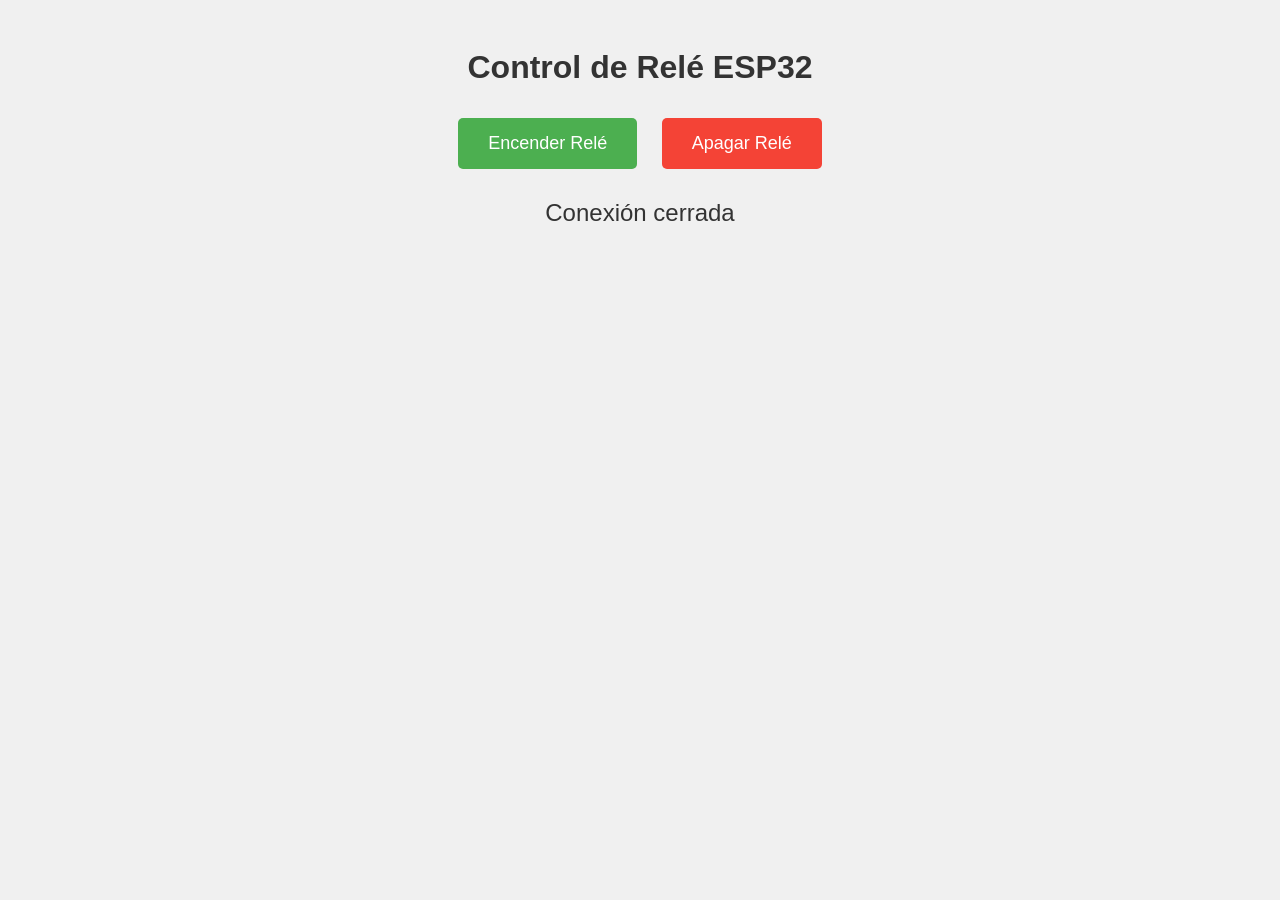
==== index.html @ a4e218a4 "Create index.html" ====
<!DOCTYPE html>
<html lang="es">
<head>
  <meta charset="UTF-8">
  <meta name="viewport" content="width=device-width, initial-scale=1.0">
  <title>Control de Relé ESP32</title>
  <style>
    body {
      font-family: Arial, sans-serif;
      text-align: center;
      padding: 20px;
      background-color: #f0f0f0;
    }
    h1 {
      color: #333;
    }
    .button {
      padding: 15px 30px;
      margin: 10px;
      font-size: 18px;
      cursor: pointer;
      border: none;
      border-radius: 5px;
      color: white;
    }
    #onButton { background-color: #4CAF50; }
    #offButton { background-color: #f44336; }
    #status { font-size: 24px; margin-top: 20px; color: #333; }
  </style>
</head>
<body>
  <h1>Control de Relé ESP32</h1>
  <button id="onButton" class="button">Encender Relé</button>
  <button id="offButton" class="button">Apagar Relé</button>
  <div id="status">Esperando conexión...</div>

  <script>
    // Cambia por la IP del ESP32 o la URL de ngrok
    const ws = new WebSocket('ws://TU_IP_O_NGROK:81/');

    ws.onopen = () => {
      console.log('Conectado al ESP32');
      document.getElementById('status').innerText = 'Conectado al ESP32';
    };

    ws.onmessage = (event) => {
      document.getElementById('status').innerText = event.data;
    };

    ws.onerror = (error) => {
      console.error('Error en WebSocket:', error);
      document.getElementById('status').innerText = 'Error de conexión';
    };

    ws.onclose = () => {
      console.log('Conexión cerrada');
      document.getElementById('status').innerText = 'Conexión cerrada';
    };

    // Botones para enviar comandos
    document.getElementById('onButton').onclick = () => {
      ws.send('ON');
    };

    document.getElementById('offButton').onclick = () => {
      ws.send('OFF');
    };
  </script>
</body>
</html>
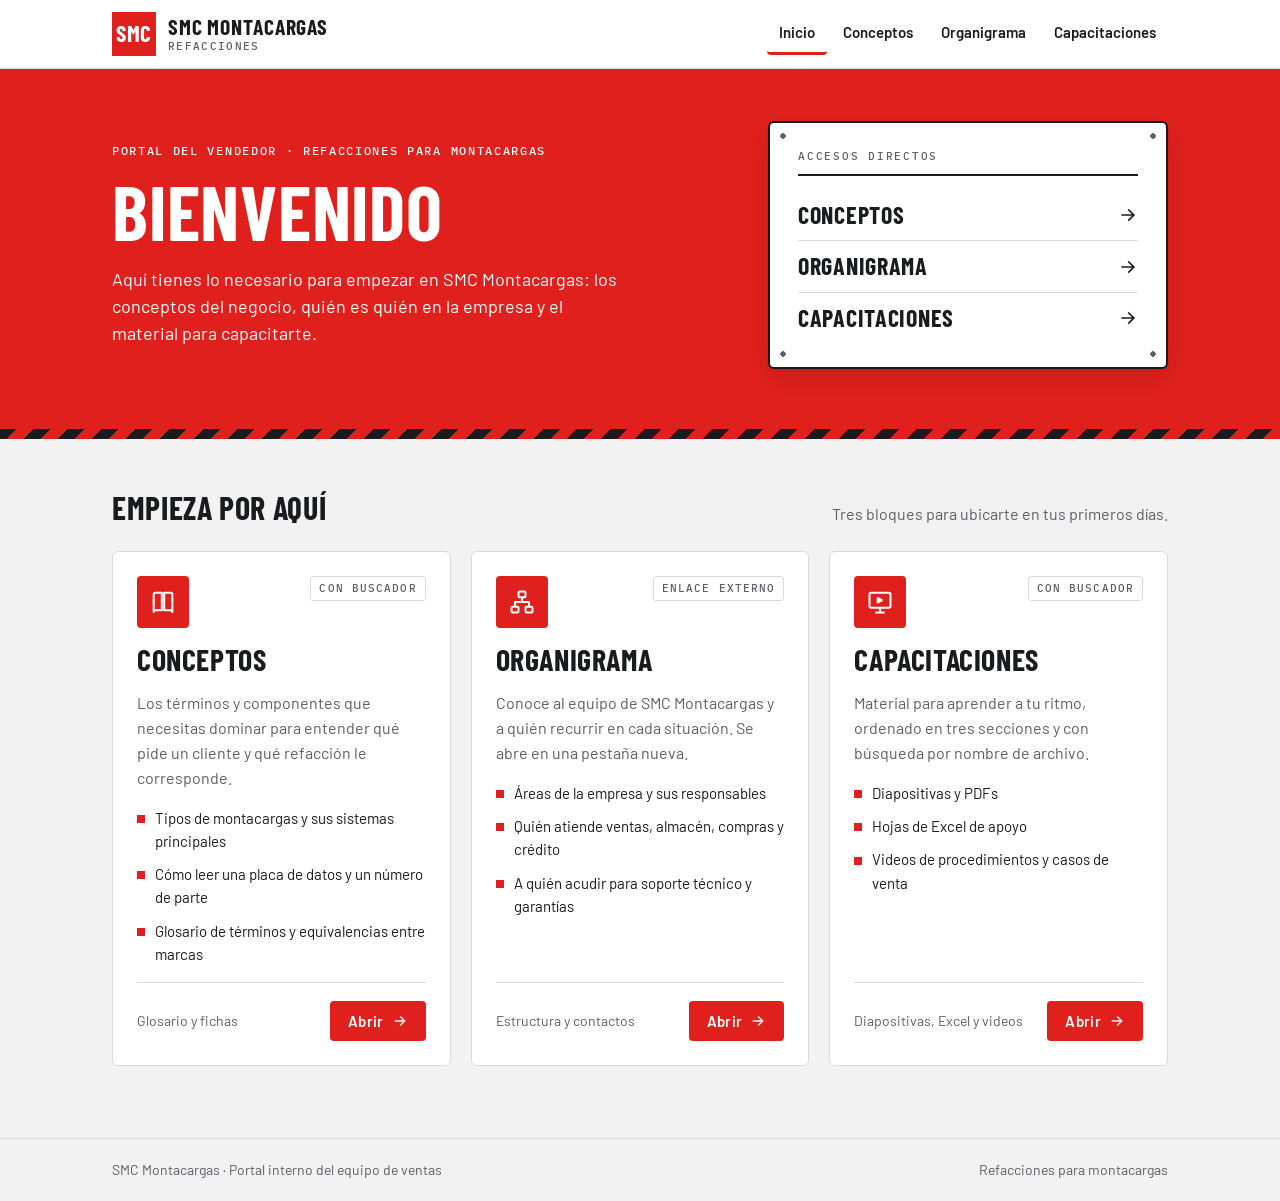
==== commit db4a0c0d: "Add files via upload" ====
--- a/index.html
+++ b/index.html
@@ -1,70 +1,139 @@
-<!DOCTYPE html>
-<html lang="es">
-<head>
-  <meta charset="UTF-8">
-  <meta name="viewport" content="width=device-width, initial-scale=1.0">
-  <title>Control de Relé ESP32</title>
-  <style>
-    body {
-      font-family: Arial, sans-serif;
-      text-align: center;
-      padding: 20px;
-      background-color: #f0f0f0;
-    }
-    h1 {
-      color: #333;
-    }
-    .button {
-      padding: 15px 30px;
-      margin: 10px;
-      font-size: 18px;
-      cursor: pointer;
-      border: none;
-      border-radius: 5px;
-      color: white;
-    }
-    #onButton { background-color: #4CAF50; }
-    #offButton { background-color: #f44336; }
-    #status { font-size: 24px; margin-top: 20px; color: #333; }
-  </style>
-</head>
-<body>
-  <h1>Control de Relé ESP32</h1>
-  <button id="onButton" class="button">Encender Relé</button>
-  <button id="offButton" class="button">Apagar Relé</button>
-  <div id="status">Esperando conexión...</div>
-
-  <script>
-    // Cambia por la IP del ESP32 o la URL de ngrok
-    const ws = new WebSocket('ws://TU_IP_O_NGROK:81/');
-
-    ws.onopen = () => {
-      console.log('Conectado al ESP32');
-      document.getElementById('status').innerText = 'Conectado al ESP32';
-    };
-
-    ws.onmessage = (event) => {
-      document.getElementById('status').innerText = event.data;
-    };
-
-    ws.onerror = (error) => {
-      console.error('Error en WebSocket:', error);
-      document.getElementById('status').innerText = 'Error de conexión';
-    };
-
-    ws.onclose = () => {
-      console.log('Conexión cerrada');
-      document.getElementById('status').innerText = 'Conexión cerrada';
-    };
-
-    // Botones para enviar comandos
-    document.getElementById('onButton').onclick = () => {
-      ws.send('ON');
-    };
-
-    document.getElementById('offButton').onclick = () => {
-      ws.send('OFF');
-    };
-  </script>
-</body>
-</html>
+<!doctype html>
+<html lang="es">
+<head>
+<meta charset="utf-8">
+<meta name="viewport" content="width=device-width, initial-scale=1, viewport-fit=cover">
+<title>SMC Montacargas · Portal del vendedor</title>
+<link rel="preconnect" href="https://fonts.googleapis.com">
+<link rel="preconnect" href="https://fonts.gstatic.com" crossorigin>
+<link rel="stylesheet" href="https://fonts.googleapis.com/css2?family=Barlow+Condensed:wght@600;700&family=Barlow:wght@400;500;600&family=IBM+Plex+Mono:wght@500&display=swap">
+<link rel="stylesheet" href="styles.css">
+</head>
+<body>
+
+<header class="top">
+  <div class="wrap">
+    <a class="brand" href="index.html">
+      <!-- Reemplaza este recuadro por el logotipo oficial de SMC Montacargas -->
+      <span class="brand-mark" aria-hidden="true">SMC</span>
+      <span>
+        <span class="brand-name">SMC Montacargas</span>
+        <span class="brand-sub">Refacciones</span>
+      </span>
+    </a>
+    <nav class="nav" aria-label="Principal">
+      <a href="index.html" aria-current="page">Inicio</a>
+      <a href="conceptos.html">Conceptos</a>
+      <a href="https://app.organimi.com/public/organizations/630797d5f36d9a0c2904dac4/charts/63334c1b64dfc5c6c9de91fa/chart/view?pId=5f5c45b0f3475c3c7e5f84b5320946b3ab58f2936642d23510193ae79ce800d3" target="_blank" rel="noopener">Organigrama</a>
+      <a href="capacitaciones.html">Capacitaciones</a>
+    </nav>
+  </div>
+</header>
+
+<main>
+  <div class="hero">
+    <div class="wrap">
+      <div>
+        <p class="eyebrow">Portal del vendedor · Refacciones para montacargas</p>
+        <h1>Bienvenido</h1>
+        <p class="lead">Aquí tienes lo necesario para empezar en SMC Montacargas: los conceptos del negocio, quién es quién en la empresa y el material para capacitarte.</p>
+      </div>
+      <div class="plate">
+        <div class="plate-title">Accesos directos</div>
+        <ul class="plate-links">
+          <li><a href="conceptos.html">Conceptos
+            <svg viewBox="0 0 24 24" fill="none" stroke="currentColor" stroke-width="2" stroke-linecap="square" aria-hidden="true"><path d="M5 12h14M13 6l6 6-6 6"/></svg></a></li>
+          <li><a href="https://app.organimi.com/public/organizations/630797d5f36d9a0c2904dac4/charts/63334c1b64dfc5c6c9de91fa/chart/view?pId=5f5c45b0f3475c3c7e5f84b5320946b3ab58f2936642d23510193ae79ce800d3" target="_blank" rel="noopener">Organigrama
+            <svg viewBox="0 0 24 24" fill="none" stroke="currentColor" stroke-width="2" stroke-linecap="square" aria-hidden="true"><path d="M5 12h14M13 6l6 6-6 6"/></svg></a></li>
+          <li><a href="capacitaciones.html">Capacitaciones
+            <svg viewBox="0 0 24 24" fill="none" stroke="currentColor" stroke-width="2" stroke-linecap="square" aria-hidden="true"><path d="M5 12h14M13 6l6 6-6 6"/></svg></a></li>
+        </ul>
+      </div>
+    </div>
+    <div class="strip" aria-hidden="true"></div>
+  </div>
+
+  <div class="sections">
+    <div class="wrap">
+      <div class="sec-head">
+        <h2>Empieza por aquí</h2>
+        <p>Tres bloques para ubicarte en tus primeros días.</p>
+      </div>
+
+      <div class="cards">
+        <article class="card" aria-labelledby="t-conceptos">
+          <div class="card-top">
+            <span class="icon" aria-hidden="true">
+              <svg viewBox="0 0 24 24" fill="none" stroke="currentColor" stroke-width="1.75" stroke-linejoin="round"><path d="M4 5.5A1.5 1.5 0 0 1 5.5 4H11v15H5.5A1.5 1.5 0 0 0 4 20.5z"/><path d="M20 5.5A1.5 1.5 0 0 0 18.5 4H13v15h5.5a1.5 1.5 0 0 1 1.5 1.5z"/></svg>
+            </span>
+            <span class="pill">Con buscador</span>
+          </div>
+          <h3 id="t-conceptos">Conceptos</h3>
+          <p>Los términos y componentes que necesitas dominar para entender qué pide un cliente y qué refacción le corresponde.</p>
+          <ul class="list">
+            <li>Tipos de montacargas y sus sistemas principales</li>
+            <li>Cómo leer una placa de datos y un número de parte</li>
+            <li>Glosario de términos y equivalencias entre marcas</li>
+          </ul>
+          <div class="card-foot">
+            <span>Glosario y fichas</span>
+            <a class="btn" href="conceptos.html" aria-label="Abrir Conceptos">Abrir
+              <svg viewBox="0 0 24 24" fill="none" stroke="currentColor" stroke-width="2" stroke-linecap="square" aria-hidden="true"><path d="M5 12h14M13 6l6 6-6 6"/></svg></a>
+          </div>
+        </article>
+
+        <article class="card" aria-labelledby="t-organigrama">
+          <div class="card-top">
+            <span class="icon" aria-hidden="true">
+              <svg viewBox="0 0 24 24" fill="none" stroke="currentColor" stroke-width="1.75" stroke-linejoin="round"><rect x="9" y="3" width="6" height="5" rx="1"/><rect x="3" y="16" width="6" height="5" rx="1"/><rect x="15" y="16" width="6" height="5" rx="1"/><path d="M12 8v4M6 16v-4h12v4"/></svg>
+            </span>
+            <span class="pill">Enlace externo</span>
+          </div>
+          <h3 id="t-organigrama">Organigrama</h3>
+          <p>Conoce al equipo de SMC Montacargas y a quién recurrir en cada situación. Se abre en una pestaña nueva.</p>
+          <ul class="list">
+            <li>Áreas de la empresa y sus responsables</li>
+            <li>Quién atiende ventas, almacén, compras y crédito</li>
+            <li>A quién acudir para soporte técnico y garantías</li>
+          </ul>
+          <div class="card-foot">
+            <span>Estructura y contactos</span>
+            <a class="btn" href="https://app.organimi.com/public/organizations/630797d5f36d9a0c2904dac4/charts/63334c1b64dfc5c6c9de91fa/chart/view?pId=5f5c45b0f3475c3c7e5f84b5320946b3ab58f2936642d23510193ae79ce800d3" target="_blank" rel="noopener" aria-label="Abrir Organigrama">Abrir
+              <svg viewBox="0 0 24 24" fill="none" stroke="currentColor" stroke-width="2" stroke-linecap="square" aria-hidden="true"><path d="M5 12h14M13 6l6 6-6 6"/></svg></a>
+          </div>
+        </article>
+
+        <article class="card" aria-labelledby="t-capacitaciones">
+          <div class="card-top">
+            <span class="icon" aria-hidden="true">
+              <svg viewBox="0 0 24 24" fill="none" stroke="currentColor" stroke-width="1.75" stroke-linejoin="round"><rect x="3" y="4" width="18" height="13" rx="1.5"/><path d="M10 8.5v4l3.5-2z" fill="currentColor"/><path d="M8 21h8M12 17v4"/></svg>
+            </span>
+            <span class="pill">Con buscador</span>
+          </div>
+          <h3 id="t-capacitaciones">Capacitaciones</h3>
+          <p>Material para aprender a tu ritmo, ordenado en tres secciones y con búsqueda por nombre de archivo.</p>
+          <ul class="list">
+            <li>Diapositivas y PDFs</li>
+            <li>Hojas de Excel de apoyo</li>
+            <li>Videos de procedimientos y casos de venta</li>
+          </ul>
+          <div class="card-foot">
+            <span>Diapositivas, Excel y videos</span>
+            <a class="btn" href="capacitaciones.html" aria-label="Abrir Capacitaciones">Abrir
+              <svg viewBox="0 0 24 24" fill="none" stroke="currentColor" stroke-width="2" stroke-linecap="square" aria-hidden="true"><path d="M5 12h14M13 6l6 6-6 6"/></svg></a>
+          </div>
+        </article>
+      </div>
+    </div>
+  </div>
+</main>
+
+<footer class="foot">
+  <div class="wrap">
+    <p>SMC Montacargas · Portal interno del equipo de ventas</p>
+    <p>Refacciones para montacargas</p>
+  </div>
+</footer>
+
+</body>
+</html>
--- a/styles.css
+++ b/styles.css
@@ -0,0 +1,199 @@
+/* SMC Montacargas · estilos compartidos por todas las páginas */
+:root {
+  --red: #E0201C;
+  --red-deep: #B5130F;
+  --on-red: #FFFFFF;
+  --accent-text: #C41A16;
+  --bg: #F2F2F3;
+  --surface: #FFFFFF;
+  --ink: #1A1B1E;
+  --muted: #5B5E66;
+  --line: #DADBDF;
+  --chip: #E9E9EC;
+  --strip: #1A1B1E;
+  --shadow: 0 1px 2px rgba(20,20,24,.08), 0 10px 28px rgba(20,20,24,.10);
+  --font-display: 'Barlow Condensed', 'Arial Narrow', Arial, sans-serif;
+  --font-body: 'Barlow', system-ui, 'Segoe UI', Arial, sans-serif;
+  --font-mono: 'IBM Plex Mono', ui-monospace, Consolas, monospace;
+}
+@media (prefers-color-scheme: dark) {
+  :root {
+    --accent-text: #FF6A61;
+    --bg: #121314; --surface: #1B1C1F; --ink: #F0F0F2; --muted: #A2A5AD;
+    --line: #33353A; --chip: #26282C; --strip: #0A0A0B;
+    --shadow: 0 1px 2px rgba(0,0,0,.4), 0 10px 28px rgba(0,0,0,.45);
+    color-scheme: dark;
+  }
+}
+
+*, *::before, *::after { box-sizing: border-box; }
+[hidden] { display: none !important; }
+img { max-width: 100%; }
+html { -webkit-text-size-adjust: 100%; }
+body { margin: 0; background: var(--bg); color: var(--ink); font: 400 1rem/1.55 var(--font-body); }
+a { color: var(--accent-text); }
+:focus-visible { outline: 3px solid var(--ink); outline-offset: 2px; }
+
+.wrap {
+  width: min(1120px, 100%); margin-inline: auto;
+  padding-left: max(16px, env(safe-area-inset-left, 0px));
+  padding-right: max(16px, env(safe-area-inset-right, 0px));
+}
+@media (min-width: 720px) {
+  .wrap { padding-left: max(32px, env(safe-area-inset-left, 0px)); padding-right: max(32px, env(safe-area-inset-right, 0px)); }
+}
+
+/* Botones */
+.btn {
+  appearance: none; border: 0; cursor: pointer; text-decoration: none;
+  display: inline-flex; align-items: center; justify-content: center; gap: 8px;
+  padding: 12px 18px; border-radius: 4px; background: var(--red); color: var(--on-red);
+  font: 600 .9375rem/1 var(--font-body); letter-spacing: .02em;
+}
+.btn:hover { background: var(--red-deep); }
+.btn svg { width: 16px; height: 16px; flex: none; }
+
+/* Encabezado */
+.top { background: var(--surface); border-bottom: 1px solid var(--line); }
+.top .wrap { display: flex; align-items: center; justify-content: space-between; flex-wrap: wrap; gap: 8px 24px; padding-block: 12px; }
+.brand { display: flex; align-items: center; gap: 12px; min-width: 0; color: inherit; text-decoration: none; }
+.brand-mark {
+  flex: none; display: grid; place-items: center; width: 44px; height: 44px;
+  background: var(--red); color: var(--on-red); font: 700 1.45rem/1 var(--font-display); letter-spacing: .02em;
+}
+.brand-name { display: block; font: 700 1.35rem/1 var(--font-display); text-transform: uppercase; letter-spacing: .04em; white-space: nowrap; }
+.brand-sub { display: block; margin-top: 4px; font: 500 .6875rem/1 var(--font-mono); letter-spacing: .12em; text-transform: uppercase; color: var(--muted); }
+.nav { display: flex; flex-wrap: wrap; gap: 4px; }
+.nav a {
+  padding: 8px 12px; border-radius: 4px; color: var(--ink); text-decoration: none;
+  font-weight: 600; font-size: .9375rem; border-bottom: 3px solid transparent;
+}
+.nav a:hover { background: var(--chip); }
+.nav a[aria-current="page"] { border-bottom-color: var(--red); }
+
+/* Franja roja */
+.hero { background: var(--red); color: var(--on-red); }
+.hero .wrap {
+  display: grid; grid-template-columns: minmax(0, 1.5fr) minmax(0, 1fr);
+  gap: 32px 56px; align-items: center; padding-block: 52px 60px;
+}
+.hero.compact .wrap { grid-template-columns: minmax(0, 1fr); padding-block: 36px 40px; }
+@media (max-width: 860px) { .hero .wrap { grid-template-columns: minmax(0, 1fr); padding-block: 32px 40px; } }
+.eyebrow { margin: 0 0 14px; font: 500 .75rem/1.4 var(--font-mono); letter-spacing: .14em; text-transform: uppercase; }
+.hero h1 {
+  margin: 0; font: 700 clamp(2.5rem, 7vw, 4.75rem)/.98 var(--font-display);
+  text-transform: uppercase; letter-spacing: .01em; text-wrap: balance; overflow-wrap: anywhere;
+}
+.hero.compact h1 { font-size: clamp(2.25rem, 6vw, 3.75rem); }
+.lead { margin: 18px 0 0; max-width: 52ch; font-size: 1.125rem; line-height: 1.5; }
+.strip { height: 10px; background: repeating-linear-gradient(135deg, var(--strip) 0 12px, var(--red) 12px 24px); }
+
+/* Placa de accesos (inicio) */
+.plate {
+  position: relative; display: grid; gap: 14px; min-width: 0;
+  padding: 28px 28px 24px; border: 2px solid var(--ink); border-radius: 6px;
+  color: var(--ink); box-shadow: var(--shadow);
+  background:
+    radial-gradient(circle at 13px 13px, var(--muted) 0 2.5px, transparent 3px),
+    radial-gradient(circle at calc(100% - 13px) 13px, var(--muted) 0 2.5px, transparent 3px),
+    radial-gradient(circle at 13px calc(100% - 13px), var(--muted) 0 2.5px, transparent 3px),
+    radial-gradient(circle at calc(100% - 13px) calc(100% - 13px), var(--muted) 0 2.5px, transparent 3px),
+    var(--surface);
+}
+.plate-title {
+  padding-bottom: 12px; border-bottom: 2px solid var(--ink);
+  font: 500 .6875rem/1 var(--font-mono); letter-spacing: .16em; text-transform: uppercase; color: var(--muted);
+}
+.plate-links { margin: 0; padding: 0; list-style: none; display: grid; }
+.plate-links li { border-bottom: 1px solid var(--line); }
+.plate-links li:last-child { border-bottom: 0; }
+.plate-links a {
+  display: flex; justify-content: space-between; align-items: center; gap: 12px;
+  padding: 12px 0; color: var(--ink); text-decoration: none;
+  font: 700 1.5rem/1.1 var(--font-display); text-transform: uppercase; letter-spacing: .03em;
+}
+.plate-links a:hover { color: var(--accent-text); }
+.plate-links svg { width: 20px; height: 20px; flex: none; }
+
+/* Secciones */
+.sections { padding-block: 52px 72px; }
+.sec-head { display: flex; flex-wrap: wrap; align-items: baseline; justify-content: space-between; gap: 6px 32px; margin-bottom: 24px; }
+.sec-head h2 { margin: 0; font: 700 2rem/1.05 var(--font-display); text-transform: uppercase; letter-spacing: .02em; }
+.sec-head p { margin: 0; color: var(--muted); }
+.cards { display: grid; grid-template-columns: repeat(3, minmax(0, 1fr)); gap: 20px; }
+@media (max-width: 900px) { .cards { grid-template-columns: minmax(0, 1fr); } }
+
+.card {
+  display: flex; flex-direction: column; gap: 16px; min-width: 0;
+  padding: 24px; background: var(--surface); border: 1px solid var(--line); border-radius: 6px;
+}
+.card:hover { border-color: var(--red); }
+.card-top { display: flex; align-items: flex-start; justify-content: space-between; gap: 12px; }
+.icon { display: grid; place-items: center; width: 52px; height: 52px; border-radius: 4px; background: var(--red); color: var(--on-red); }
+.icon svg { width: 28px; height: 28px; }
+.pill {
+  padding: 6px 8px; border: 1px solid var(--line); border-radius: 3px; white-space: nowrap;
+  font: 500 .6875rem/1 var(--font-mono); letter-spacing: .1em; text-transform: uppercase; color: var(--muted);
+}
+.card h3 { margin: 0; font: 700 1.875rem/1.05 var(--font-display); text-transform: uppercase; letter-spacing: .02em; }
+.card p { margin: 0; color: var(--muted); }
+.list { margin: 0; padding: 0; list-style: none; display: grid; gap: 10px; font-size: .9375rem; }
+.list li { display: flex; align-items: flex-start; gap: 10px; }
+.list li::before { content: ""; flex: none; width: 8px; height: 8px; margin-top: .55em; background: var(--red); }
+.card-foot { margin-top: auto; padding-top: 18px; border-top: 1px solid var(--line); display: flex; align-items: center; justify-content: space-between; gap: 12px; }
+.card-foot span { font-size: .875rem; color: var(--muted); }
+
+/* Buscador */
+.search { position: relative; max-width: 560px; margin-top: 24px; }
+.search svg { position: absolute; left: 14px; top: 50%; width: 20px; height: 20px; transform: translateY(-50%); color: var(--muted); pointer-events: none; }
+.search input {
+  width: 100%; padding: 14px 16px 14px 44px; border: 2px solid var(--ink); border-radius: 4px;
+  background: var(--surface); color: var(--ink); font: 500 1rem/1.2 var(--font-body);
+}
+.search input::placeholder { color: var(--muted); }
+
+/* Contenido de páginas internas */
+.page { padding-block: 36px 72px; }
+.summary { margin: 0 0 20px; color: var(--muted); }
+.empty { padding: 40px 24px; text-align: center; background: var(--surface); border: 1px dashed var(--line); border-radius: 6px; color: var(--muted); }
+
+/* Conceptos */
+.concepts { display: grid; grid-template-columns: repeat(auto-fill, minmax(min(320px, 100%), 1fr)); gap: 20px; }
+.concept { display: flex; flex-direction: column; gap: 12px; padding: 24px; background: var(--surface); border: 1px solid var(--line); border-radius: 6px; min-width: 0; }
+.concept img { display: block; width: 100%; height: auto; border-radius: 4px; border: 1px solid var(--line); }
+.concept h3 { margin: 0; font: 700 1.625rem/1.1 var(--font-display); text-transform: uppercase; letter-spacing: .02em; }
+.concept p { margin: 0; color: var(--muted); white-space: pre-line; }
+.concept .btn { align-self: flex-start; margin-top: auto; }
+
+/* Capacitaciones */
+.tabs { display: flex; flex-wrap: wrap; gap: 8px; margin-bottom: 20px; }
+.tab {
+  appearance: none; cursor: pointer; display: inline-flex; align-items: center; gap: 8px;
+  padding: 10px 16px; border: 1px solid var(--line); border-radius: 4px;
+  background: var(--surface); color: var(--ink); font: 600 .9375rem/1 var(--font-body);
+}
+.tab:hover { border-color: var(--ink); }
+.tab[aria-selected="true"] { background: var(--ink); color: var(--bg); border-color: var(--ink); }
+.tab .n { padding: 3px 7px; border-radius: 3px; background: var(--chip); color: var(--ink); font: 500 .75rem/1 var(--font-mono); }
+.tab[aria-selected="true"] .n { background: var(--red); color: var(--on-red); }
+.hint { margin: 0 0 20px; padding: 12px 16px; background: var(--chip); border-radius: 4px; font-size: .9375rem; }
+.hint button { appearance: none; border: 0; background: none; padding: 0; cursor: pointer; color: var(--accent-text); font: inherit; font-weight: 600; text-decoration: underline; }
+.group { margin-bottom: 32px; }
+.group h2 { margin: 0 0 12px; font: 700 1.5rem/1.1 var(--font-display); text-transform: uppercase; letter-spacing: .03em; }
+.files { margin: 0; padding: 0; list-style: none; display: grid; gap: 10px; }
+.file {
+  display: grid; grid-template-columns: auto minmax(0, 1fr) auto; align-items: center; gap: 16px;
+  padding: 14px 16px; background: var(--surface); border: 1px solid var(--line); border-radius: 6px;
+  color: var(--ink); text-decoration: none;
+}
+.file:hover { border-color: var(--red); }
+.file-type { display: grid; place-items: center; width: 52px; height: 40px; border-radius: 4px; background: var(--red); color: var(--on-red); font: 500 .75rem/1 var(--font-mono); letter-spacing: .06em; }
+.file-name { font-weight: 600; overflow-wrap: anywhere; }
+.file-desc { display: block; font-size: .875rem; font-weight: 400; color: var(--muted); }
+.file-go { font-size: .875rem; font-weight: 600; color: var(--accent-text); white-space: nowrap; }
+@media (max-width: 480px) { .file { grid-template-columns: auto minmax(0, 1fr); } .file-go { display: none; } }
+
+/* Pie */
+.foot { border-top: 1px solid var(--line); color: var(--muted); font-size: .875rem; }
+.foot .wrap { display: flex; flex-wrap: wrap; justify-content: space-between; gap: 8px 24px; padding-block: 20px; }
+.foot p { margin: 0; }
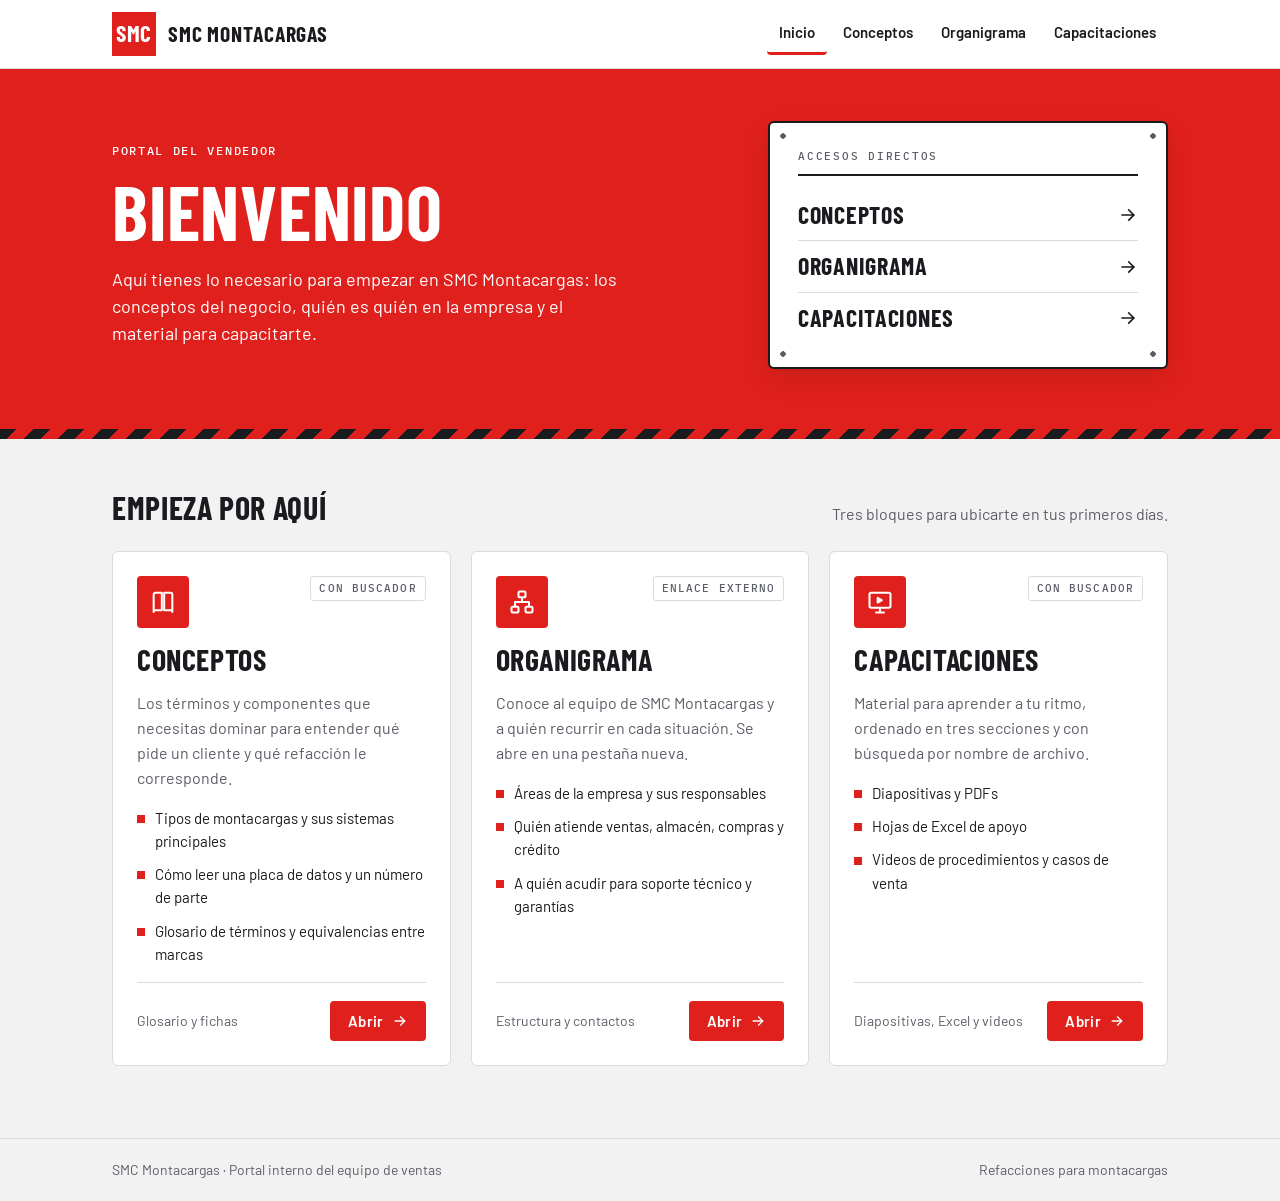
==== commit 7734111f: "Add files via upload" ====
--- a/index.html
+++ b/index.html
@@ -18,7 +18,6 @@
       <span class="brand-mark" aria-hidden="true">SMC</span>
       <span>
         <span class="brand-name">SMC Montacargas</span>
-        <span class="brand-sub">Refacciones</span>
       </span>
     </a>
     <nav class="nav" aria-label="Principal">
@@ -34,7 +33,7 @@
   <div class="hero">
     <div class="wrap">
       <div>
-        <p class="eyebrow">Portal del vendedor · Refacciones para montacargas</p>
+        <p class="eyebrow">Portal del vendedor</p>
         <h1>Bienvenido</h1>
         <p class="lead">Aquí tienes lo necesario para empezar en SMC Montacargas: los conceptos del negocio, quién es quién en la empresa y el material para capacitarte.</p>
       </div>
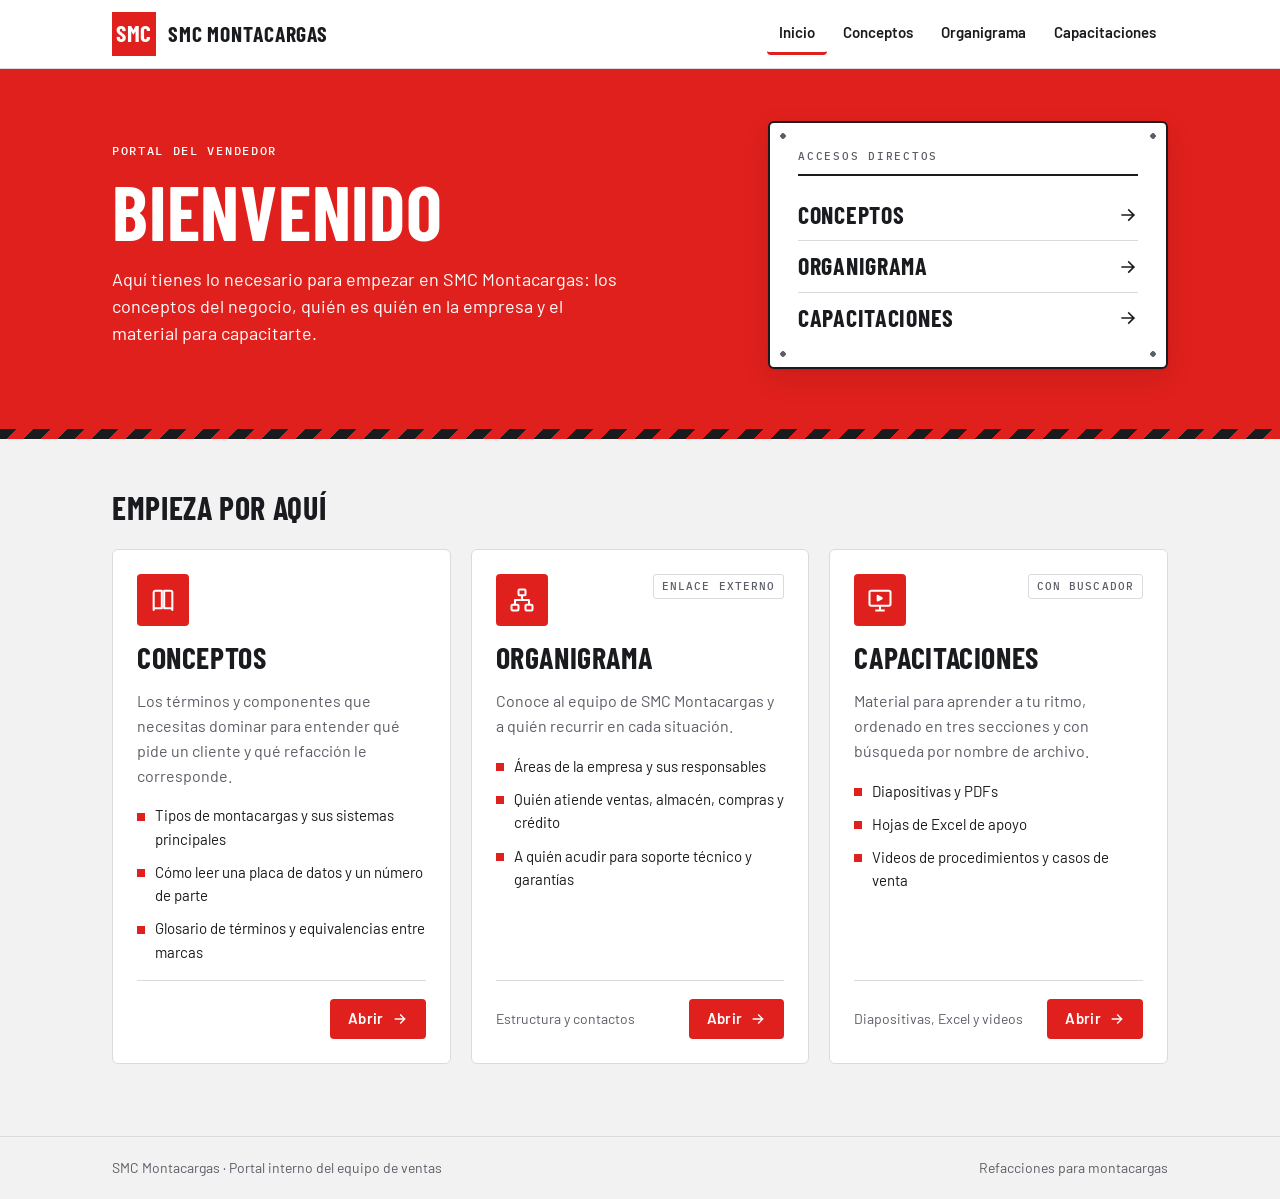
==== commit 55127597: "Add files via upload" ====
--- a/index.html
+++ b/index.html
@@ -56,7 +56,6 @@
     <div class="wrap">
       <div class="sec-head">
         <h2>Empieza por aquí</h2>
-        <p>Tres bloques para ubicarte en tus primeros días.</p>
       </div>
 
       <div class="cards">
@@ -65,7 +64,6 @@
             <span class="icon" aria-hidden="true">
               <svg viewBox="0 0 24 24" fill="none" stroke="currentColor" stroke-width="1.75" stroke-linejoin="round"><path d="M4 5.5A1.5 1.5 0 0 1 5.5 4H11v15H5.5A1.5 1.5 0 0 0 4 20.5z"/><path d="M20 5.5A1.5 1.5 0 0 0 18.5 4H13v15h5.5a1.5 1.5 0 0 1 1.5 1.5z"/></svg>
             </span>
-            <span class="pill">Con buscador</span>
           </div>
           <h3 id="t-conceptos">Conceptos</h3>
           <p>Los términos y componentes que necesitas dominar para entender qué pide un cliente y qué refacción le corresponde.</p>
@@ -75,7 +73,7 @@
             <li>Glosario de términos y equivalencias entre marcas</li>
           </ul>
           <div class="card-foot">
-            <span>Glosario y fichas</span>
+            <span></span>
             <a class="btn" href="conceptos.html" aria-label="Abrir Conceptos">Abrir
               <svg viewBox="0 0 24 24" fill="none" stroke="currentColor" stroke-width="2" stroke-linecap="square" aria-hidden="true"><path d="M5 12h14M13 6l6 6-6 6"/></svg></a>
           </div>
@@ -89,7 +87,7 @@
             <span class="pill">Enlace externo</span>
           </div>
           <h3 id="t-organigrama">Organigrama</h3>
-          <p>Conoce al equipo de SMC Montacargas y a quién recurrir en cada situación. Se abre en una pestaña nueva.</p>
+          <p>Conoce al equipo de SMC Montacargas y a quién recurrir en cada situación. </p>
           <ul class="list">
             <li>Áreas de la empresa y sus responsables</li>
             <li>Quién atiende ventas, almacén, compras y crédito</li>
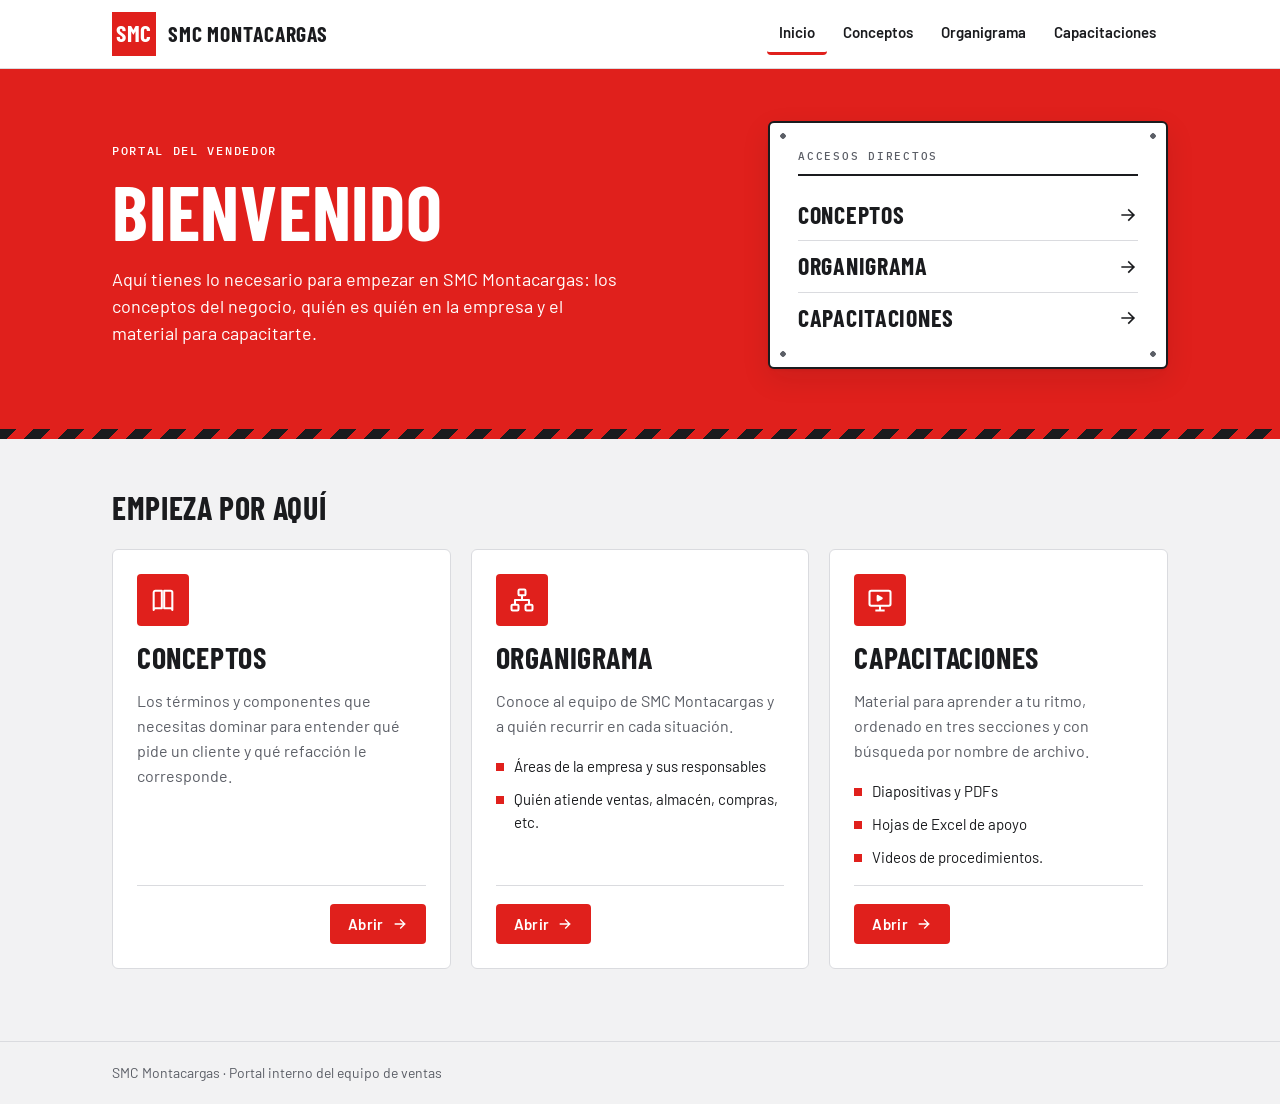
==== commit 4fc2b06d: "Add files via upload" ====
--- a/index.html
+++ b/index.html
@@ -68,9 +68,6 @@
           <h3 id="t-conceptos">Conceptos</h3>
           <p>Los términos y componentes que necesitas dominar para entender qué pide un cliente y qué refacción le corresponde.</p>
           <ul class="list">
-            <li>Tipos de montacargas y sus sistemas principales</li>
-            <li>Cómo leer una placa de datos y un número de parte</li>
-            <li>Glosario de términos y equivalencias entre marcas</li>
           </ul>
           <div class="card-foot">
             <span></span>
@@ -84,17 +81,14 @@
             <span class="icon" aria-hidden="true">
               <svg viewBox="0 0 24 24" fill="none" stroke="currentColor" stroke-width="1.75" stroke-linejoin="round"><rect x="9" y="3" width="6" height="5" rx="1"/><rect x="3" y="16" width="6" height="5" rx="1"/><rect x="15" y="16" width="6" height="5" rx="1"/><path d="M12 8v4M6 16v-4h12v4"/></svg>
             </span>
-            <span class="pill">Enlace externo</span>
           </div>
           <h3 id="t-organigrama">Organigrama</h3>
           <p>Conoce al equipo de SMC Montacargas y a quién recurrir en cada situación. </p>
           <ul class="list">
             <li>Áreas de la empresa y sus responsables</li>
-            <li>Quién atiende ventas, almacén, compras y crédito</li>
-            <li>A quién acudir para soporte técnico y garantías</li>
+            <li>Quién atiende ventas, almacén, compras, etc.</li>
           </ul>
           <div class="card-foot">
-            <span>Estructura y contactos</span>
             <a class="btn" href="https://app.organimi.com/public/organizations/630797d5f36d9a0c2904dac4/charts/63334c1b64dfc5c6c9de91fa/chart/view?pId=5f5c45b0f3475c3c7e5f84b5320946b3ab58f2936642d23510193ae79ce800d3" target="_blank" rel="noopener" aria-label="Abrir Organigrama">Abrir
               <svg viewBox="0 0 24 24" fill="none" stroke="currentColor" stroke-width="2" stroke-linecap="square" aria-hidden="true"><path d="M5 12h14M13 6l6 6-6 6"/></svg></a>
           </div>
@@ -105,17 +99,15 @@
             <span class="icon" aria-hidden="true">
               <svg viewBox="0 0 24 24" fill="none" stroke="currentColor" stroke-width="1.75" stroke-linejoin="round"><rect x="3" y="4" width="18" height="13" rx="1.5"/><path d="M10 8.5v4l3.5-2z" fill="currentColor"/><path d="M8 21h8M12 17v4"/></svg>
             </span>
-            <span class="pill">Con buscador</span>
           </div>
           <h3 id="t-capacitaciones">Capacitaciones</h3>
           <p>Material para aprender a tu ritmo, ordenado en tres secciones y con búsqueda por nombre de archivo.</p>
           <ul class="list">
             <li>Diapositivas y PDFs</li>
             <li>Hojas de Excel de apoyo</li>
-            <li>Videos de procedimientos y casos de venta</li>
+            <li>Videos de procedimientos.</li>
           </ul>
           <div class="card-foot">
-            <span>Diapositivas, Excel y videos</span>
             <a class="btn" href="capacitaciones.html" aria-label="Abrir Capacitaciones">Abrir
               <svg viewBox="0 0 24 24" fill="none" stroke="currentColor" stroke-width="2" stroke-linecap="square" aria-hidden="true"><path d="M5 12h14M13 6l6 6-6 6"/></svg></a>
           </div>
@@ -128,7 +120,6 @@
 <footer class="foot">
   <div class="wrap">
     <p>SMC Montacargas · Portal interno del equipo de ventas</p>
-    <p>Refacciones para montacargas</p>
   </div>
 </footer>
 
--- a/styles.css
+++ b/styles.css
@@ -196,4 +196,20 @@
 /* Pie */
 .foot { border-top: 1px solid var(--line); color: var(--muted); font-size: .875rem; }
 .foot .wrap { display: flex; flex-wrap: wrap; justify-content: space-between; gap: 8px 24px; padding-block: 20px; }
-.foot p { margin: 0; }+.foot p { margin: 0; }
+
+/* Enlaces de la empresa (inicio) */
+.links-head { margin-top: 56px; }
+.links { display: grid; grid-template-columns: repeat(2, minmax(0, 1fr)); gap: 20px; }
+@media (max-width: 700px) { .links { grid-template-columns: minmax(0, 1fr); } }
+.link-tile {
+  display: flex; align-items: center; gap: 16px; min-width: 0;
+  padding: 22px 24px; border-radius: 6px; border-left: 10px solid var(--red);
+  background: var(--ink); color: var(--bg); text-decoration: none;
+}
+.link-tile:hover { background: var(--red-deep); color: var(--on-red); border-left-color: var(--ink); }
+.link-tile .icon { flex: none; }
+.link-text { flex: 1; min-width: 0; display: grid; gap: 4px; }
+.link-title { font: 700 1.75rem/1.05 var(--font-display); text-transform: uppercase; letter-spacing: .03em; }
+.link-desc { font-size: .9375rem; opacity: .8; }
+.link-out { flex: none; width: 22px; height: 22px; }
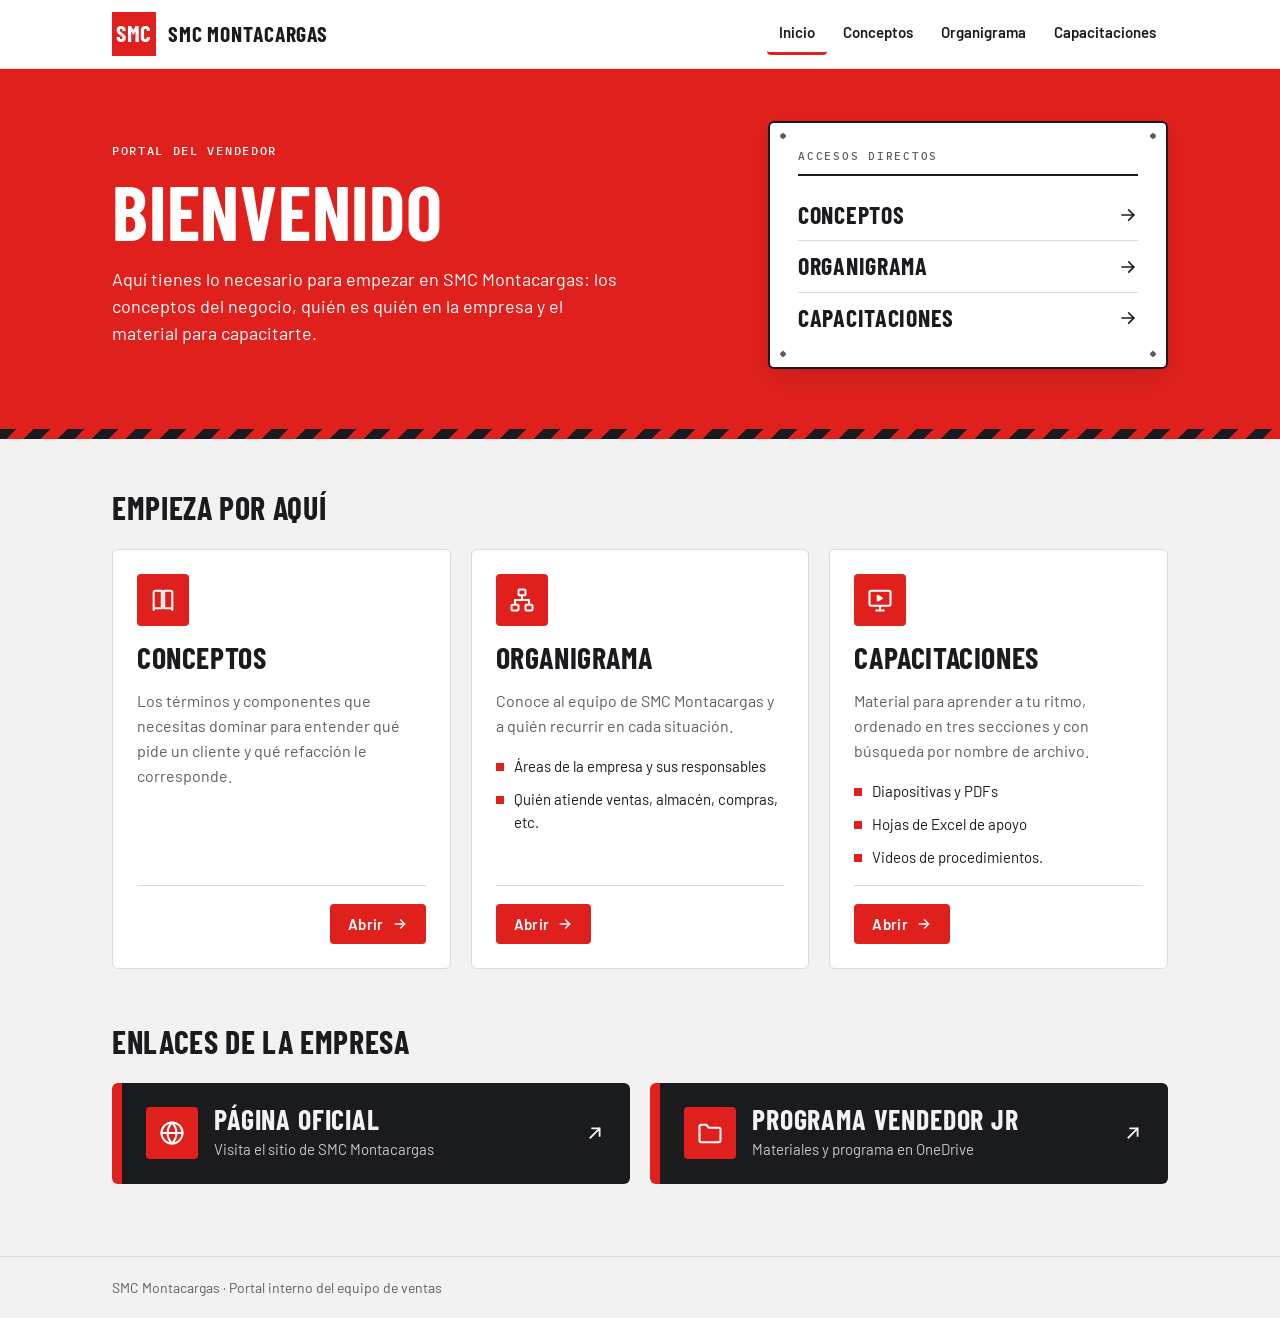
==== commit d6a6293b: "Add files via upload" ====
--- a/index.html
+++ b/index.html
@@ -113,6 +113,34 @@
           </div>
         </article>
       </div>
+
+      <div class="sec-head links-head">
+        <h2>Enlaces de la empresa</h2>
+      </div>
+
+      <div class="links">
+        <a class="link-tile" href="https://www.smcmex.com.mx/" target="_blank" rel="noopener">
+          <span class="icon" aria-hidden="true">
+            <svg viewBox="0 0 24 24" fill="none" stroke="currentColor" stroke-width="1.75" stroke-linejoin="round" stroke-linecap="round"><circle cx="12" cy="12" r="9"/><path d="M3 12h18M12 3c2.5 2.6 3.8 5.6 3.8 9s-1.3 6.4-3.8 9c-2.5-2.6-3.8-5.6-3.8-9S9.5 5.6 12 3z"/></svg>
+          </span>
+          <span class="link-text">
+            <span class="link-title">Página oficial</span>
+            <span class="link-desc">Visita el sitio de SMC Montacargas</span>
+          </span>
+          <svg class="link-out" viewBox="0 0 24 24" fill="none" stroke="currentColor" stroke-width="2" stroke-linecap="square" aria-hidden="true"><path d="M7 17L17 7M9 7h8v8"/></svg>
+        </a>
+
+        <a class="link-tile" href="https://smcmex-my.sharepoint.com/shared?id=%2Fpersonal%2Fpowerbi%5Fsmcmex%5Fcom%5Fmx%2FDocuments%2FDocuments%2FPower%20BI%2FINTELIGENCIA%20COMERCIAL%2FColaboradores%2FVentas%2FVendedor%20Jr&amp;listurl=%2Fpersonal%2Fpowerbi%5Fsmcmex%5Fcom%5Fmx%2FDocuments&amp;ct=1791988717235&amp;or=Teams%2DHL&amp;ga=1&amp;LOF=1" target="_blank" rel="noopener">
+          <span class="icon" aria-hidden="true">
+            <svg viewBox="0 0 24 24" fill="none" stroke="currentColor" stroke-width="1.75" stroke-linejoin="round"><path d="M3 6.5A1.5 1.5 0 0 1 4.5 5H9l2 2.5h8.5A1.5 1.5 0 0 1 21 9v9.500a1.5 1.5 0 0 1-1.5 1.5h-15A1.5 1.5 0 0 1 3 18.5z"/></svg>
+          </span>
+          <span class="link-text">
+            <span class="link-title">Programa Vendedor Jr</span>
+            <span class="link-desc">Materiales y programa en OneDrive</span>
+          </span>
+          <svg class="link-out" viewBox="0 0 24 24" fill="none" stroke="currentColor" stroke-width="2" stroke-linecap="square" aria-hidden="true"><path d="M7 17L17 7M9 7h8v8"/></svg>
+        </a>
+      </div>
     </div>
   </div>
 </main>
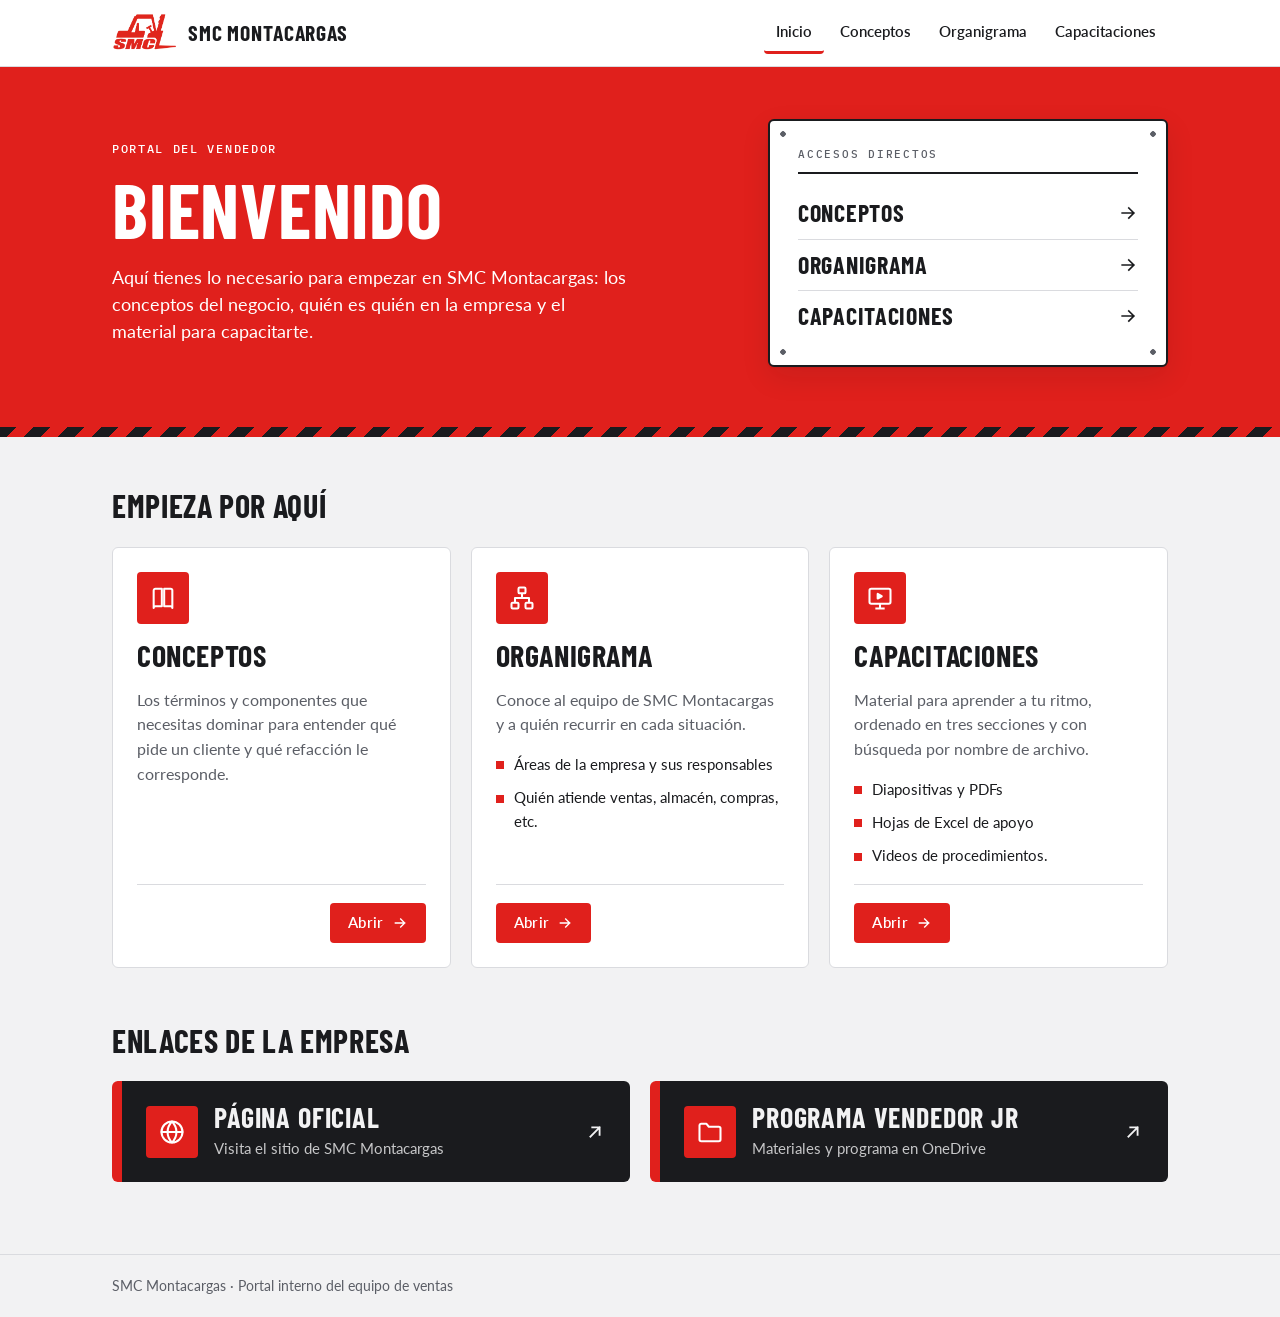
==== commit 0ab35543: "Add files via upload" ====
--- a/index.html
+++ b/index.html
@@ -7,6 +7,9 @@
 <link rel="preconnect" href="https://fonts.googleapis.com">
 <link rel="preconnect" href="https://fonts.gstatic.com" crossorigin>
 <link rel="stylesheet" href="https://fonts.googleapis.com/css2?family=Barlow+Condensed:wght@600;700&family=Barlow:wght@400;500;600&family=IBM+Plex+Mono:wght@500&display=swap">
+<link rel="preconnect" href="https://fonts.googleapis.com">
+<link rel="preconnect" href="https://fonts.gstatic.com" crossorigin>
+<link href="https://fonts.googleapis.com/css2?family=Lato:wght@300;400;700&display=swap" rel="stylesheet">
 <link rel="stylesheet" href="styles.css">
 </head>
 <body>
@@ -14,8 +17,8 @@
 <header class="top">
   <div class="wrap">
     <a class="brand" href="index.html">
-      <!-- Reemplaza este recuadro por el logotipo oficial de SMC Montacargas -->
-      <span class="brand-mark" aria-hidden="true">SMC</span>
+
+      <img src="logo.png" alt="SMC Montacargas" class="brand-logo">
       <span>
         <span class="brand-name">SMC Montacargas</span>
       </span>
--- a/styles.css
+++ b/styles.css
@@ -13,7 +13,7 @@
   --strip: #1A1B1E;
   --shadow: 0 1px 2px rgba(20,20,24,.08), 0 10px 28px rgba(20,20,24,.10);
   --font-display: 'Barlow Condensed', 'Arial Narrow', Arial, sans-serif;
-  --font-body: 'Barlow', system-ui, 'Segoe UI', Arial, sans-serif;
+  --font-body: 'Lato', system-ui, 'Segoe UI', Arial, sans-serif;
   --font-mono: 'IBM Plex Mono', ui-monospace, Consolas, monospace;
 }
 @media (prefers-color-scheme: dark) {
@@ -57,6 +57,7 @@
 .top { background: var(--surface); border-bottom: 1px solid var(--line); }
 .top .wrap { display: flex; align-items: center; justify-content: space-between; flex-wrap: wrap; gap: 8px 24px; padding-block: 12px; }
 .brand { display: flex; align-items: center; gap: 12px; min-width: 0; color: inherit; text-decoration: none; }
+.brand-logo { max-height: 40px; width: auto; vertical-align: middle; }
 .brand-mark {
   flex: none; display: grid; place-items: center; width: 44px; height: 44px;
   background: var(--red); color: var(--on-red); font: 700 1.45rem/1 var(--font-display); letter-spacing: .02em;
